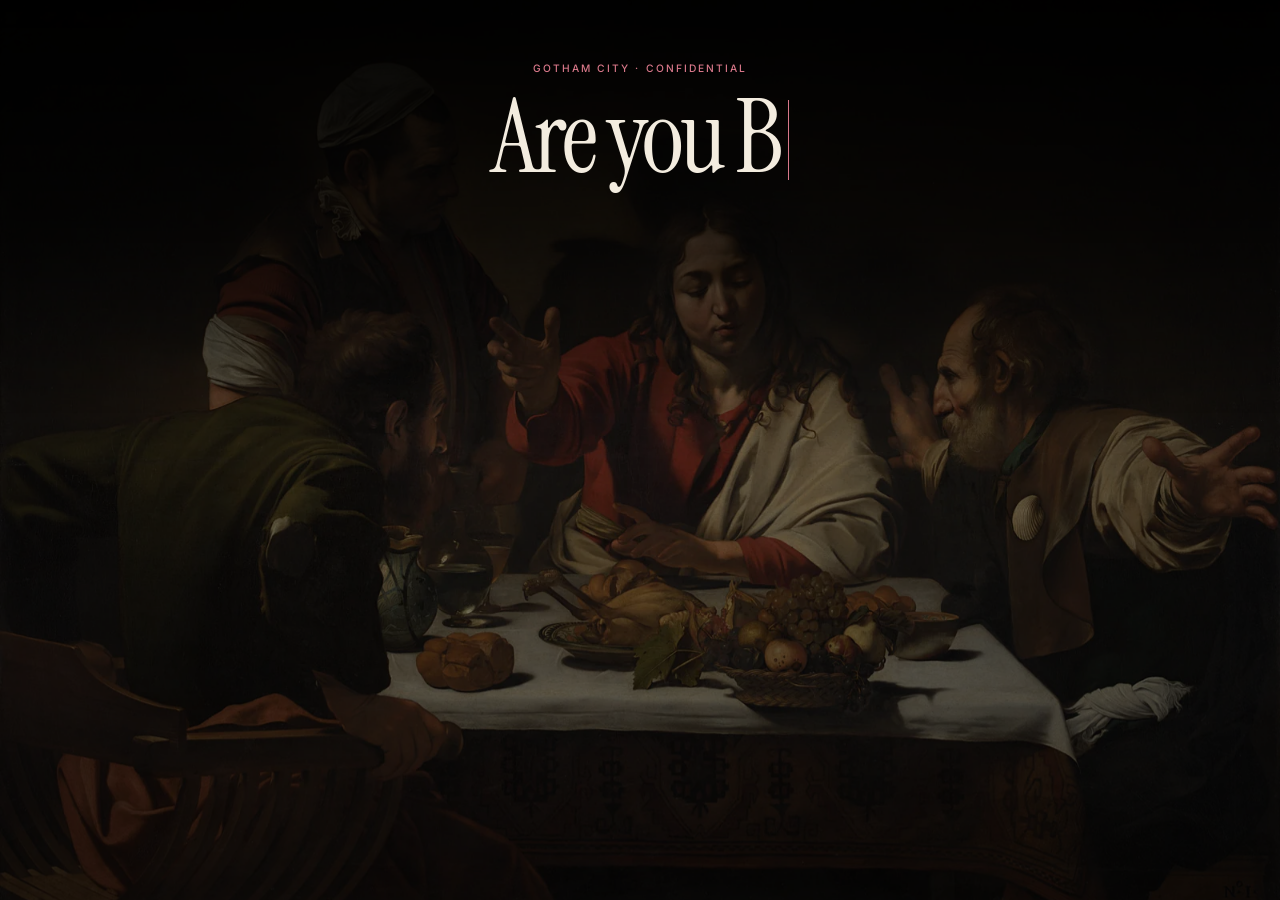
==== index.html @ b58a4ebe "Question page: speech bubbles point at the speakers; attempts bar grows 100 -> 150 with an oops Co-A" ====
<!doctype html>
<html lang="en">
<head>
<meta charset="utf-8">
<meta name="viewport" content="width=device-width,initial-scale=1,viewport-fit=cover">
<title>One question</title>
<meta name="robots" content="noindex">
<meta name="theme-color" content="#000000">
<link rel="icon" type="image/svg+xml" href="favicon.svg">
<link rel="preload" as="image" href="supper-at-emmaus-hd.webp">
<link rel="preconnect" href="https://fonts.googleapis.com"><link rel="preconnect" href="https://fonts.gstatic.com" crossorigin>
<link href="https://fonts.googleapis.com/css2?family=Instrument+Serif&family=Inter:wght@400;500&display=swap" rel="stylesheet">
<script>document.documentElement.classList.add('js','prelude');</script>
<style>
  :root{ --paper:#000; --ink:#f3ecdf; --ink2:#b9b5ab; --rule:rgba(243,236,223,.3); --burn:#d9788a; --onburn:#000; --ease:cubic-bezier(.22,.8,.2,1);
    --serif:'Instrument Serif',Georgia,serif; --sans:'Inter',system-ui,sans-serif; --mx:50vw; --my:45vh; }
  *{ box-sizing:border-box; margin:0; padding:0; }
  html,body{ height:100%; }
  body{ background:#000; color:var(--ink); font-family:var(--sans); overflow:hidden; -webkit-font-smoothing:antialiased; touch-action:manipulation; }
  #bg{ position:fixed; inset:0; width:100%; height:100%; object-fit:cover; object-position:center; transform:scale(1.035); transition:transform 6s cubic-bezier(.2,.6,.2,1); will-change:transform; }
  html.open #bg{ transform:scale(1); }
  body.leaving #bg{ transform:scale(1.09); transition-duration:2.2s; }
  /* static dimming + a small warm lantern that follows the cursor (cheap: one small layer moved with transform) */
  .dim{ position:fixed; inset:0; pointer-events:none; background:radial-gradient(ellipse 85% 85% at 50% 52%, rgba(0,0,0,.34), rgba(0,0,0,.84)); }
  .lamp{ position:fixed; left:0; top:0; width:760px; height:760px; margin:-380px 0 0 -380px; pointer-events:none; opacity:0; transition:opacity 1.2s var(--ease); will-change:transform;
    background:radial-gradient(circle, rgba(255,214,160,.17) 0, rgba(255,214,160,.07) 38%, rgba(255,214,160,0) 68%); }
  html.revealed .lamp{ opacity:1; }
  .curtain{ position:fixed; inset:0; z-index:200; background:#000; pointer-events:none; opacity:1; transition:opacity 1.3s var(--ease); }
  html.open .curtain{ opacity:0; }
  body.leaving .curtain{ opacity:1; transition:opacity .8s var(--ease) .9s; }
  .top{ position:fixed; left:0; right:0; top:0; height:46svh; pointer-events:none; background:linear-gradient(rgba(0,0,0,.88),rgba(0,0,0,.55) 55%,transparent); }
  main{ position:relative; z-index:5; text-align:center; padding:clamp(2.2rem,7svh,4rem) 1.2rem 0; }
  .ask{ display:grid; gap:1.1rem; justify-items:center; }
  .label{ font:500 .64rem/1 var(--sans); letter-spacing:.2em; text-transform:uppercase; color:var(--burn); }
  h1{ font:400 clamp(2.8rem,8vw,6.8rem)/.92 var(--serif); letter-spacing:-.04em; }
  .count{ font:500 .58rem/1 var(--sans); letter-spacing:.2em; text-transform:uppercase; color:var(--ink2); display:grid; gap:.55rem; justify-items:center; }
  .meter{ width:calc(var(--mw,100) * 1.2px); height:2px; background:rgba(243,236,223,.2); transition:width 1.1s var(--ease); }
  .meter i{ display:block; height:100%; width:0; background:var(--burn); transition:width .35s var(--ease); }
  .count.oops{ color:var(--burn); animation:oopsShake .6s ease 1; }
  .count.oops .meter i{ background:var(--ink); }
  @keyframes oopsShake{ 0%,100%{ transform:none; } 20%{ transform:translateX(-7px) rotate(-1deg); } 40%{ transform:translateX(7px) rotate(1deg); } 60%{ transform:translateX(-4px); } 80%{ transform:translateX(4px); } }
  .ask>.label,.ask>h1,.ask>.count{ opacity:1; transform:none; transition:opacity .75s var(--ease),transform .75s var(--ease); }
  html.js.prelude .ask>.label,html.js.prelude .ask>h1,html.js.prelude .ask>.count{ opacity:0; transform:translateY(10px); }
  html.js.typing .ask>.label,html.js.typing .ask>h1,html.js.revealed .ask>.label,html.js.revealed .ask>h1,html.js.revealed .ask>.count{ opacity:1; transform:none; }
  html.js.revealed .ask>.count{ transition-delay:.32s; }
  #q.typing::after{ content:''; display:inline-block; width:1px; height:.78em; margin-left:.08em; background:var(--burn); vertical-align:-.08em; animation:caret .8s steps(1,end) infinite; }
  @keyframes caret{ 50%{ opacity:0; } }
  button{ font:400 clamp(1.25rem,1.8vw,1.55rem)/1 var(--serif); cursor:pointer; color:inherit; min-width:8.5rem; padding:1rem 2.4rem; transition:transform .3s var(--ease), background .3s, color .3s, box-shadow .3s, opacity .75s var(--ease); }
  #yes{ position:fixed; z-index:20; left:0; top:0; background:var(--burn); color:var(--onburn); border:1px solid var(--burn); box-shadow:5px 5px 0 var(--ink); will-change:transform; transition:transform .38s var(--ease),opacity .75s var(--ease); }
  #no{ position:fixed; z-index:15; left:0; top:0; translate:-50% -50%; background:rgba(0,0,0,.55); color:var(--ink); border:1px solid var(--ink); box-shadow:5px 5px 0 var(--burn); }
  #no:hover{ background:var(--ink); color:#000; } #no:active{ box-shadow:1px 1px 0 var(--burn); }
  #yes:focus-visible,#no:focus-visible{ outline:1px solid var(--ink); outline-offset:6px; }
  html.js.prelude #yes,html.js.prelude #no{ opacity:0; pointer-events:none; }
  html.js.revealed #yes,html.js.revealed #no{ opacity:1; pointer-events:auto; transition-delay:.18s; }
  #slot{ position:fixed; left:50%; bottom:7svh; width:9.5rem; height:3.6rem; translate:-50% 0; }
  /* the figures speak */
  .say{ position:fixed; z-index:18; left:0; top:0; width:max-content; max-width:min(15rem,calc(100vw - 2rem)); padding:.7rem .95rem; background:rgba(0,0,0,.88); border:1px solid rgba(243,236,223,.28); border-radius:6px; font:400 1.15rem/1.25 var(--serif); color:var(--ink); opacity:0; pointer-events:none; transform:scale(.72); transform-origin:var(--ox,50%) var(--oy,50%); transition:opacity .35s var(--ease),transform .5s cubic-bezier(.3,1.5,.5,1); }
  .say.on{ opacity:1; transform:scale(1); }
  /* the pointer grows out of the speaker's head: JS sets its side, position and length */
  .say::after{ content:''; position:absolute; background:rgba(0,0,0,.88); }
  .say[data-side=left]::after{ right:100%; top:var(--ty,50%); width:var(--tl,40px); height:20px; margin-top:-10px; clip-path:polygon(100% 0,0 50%,100% 100%); }
  .say[data-side=right]::after{ left:100%; top:var(--ty,50%); width:var(--tl,40px); height:20px; margin-top:-10px; clip-path:polygon(0 0,100% 50%,0 100%); }
  .say[data-side=top]::after{ bottom:100%; left:var(--tx,50%); height:var(--tl,40px); width:20px; margin-left:-10px; clip-path:polygon(0 100%,50% 0,100% 100%); }
  .say[data-side=bottom]::after{ top:100%; left:var(--tx,50%); height:var(--tl,40px); width:20px; margin-left:-10px; clip-path:polygon(0 0,50% 100%,100% 0); }
  .plate{ position:fixed; z-index:6; left:1.2rem; bottom:1rem; font:500 .56rem/1.5 var(--sans); letter-spacing:.18em; text-transform:uppercase; color:var(--ink2); transition:opacity .8s var(--ease); }
  html.js.prelude .plate{ opacity:0; }
  html.js.revealed .plate{ opacity:1; transition-delay:.08s; }
  .done{ display:none; position:relative; z-index:6; }
  body.won .ask,body.won #yes,body.won #no,body.won .say,body.won .lamp{ display:none; }
  body.won .done{ display:grid; gap:1.4rem; justify-items:center; padding-top:18svh; animation:in 1.4s var(--ease) both; }
  body.won .top{ height:100%; background:rgba(0,0,0,.78); }
  .done h2{ font:400 clamp(3.4rem,11vw,9.5rem)/.9 var(--serif); letter-spacing:-.045em; }
  .done p:not(.label){ font:400 clamp(1.1rem,2vw,1.5rem)/1.5 var(--serif); color:var(--ink2); }
  .done .done-note{ max-width:34ch; font:400 clamp(.95rem,1.35vw,1.15rem)/1.45 var(--serif); }
  .done a{ margin-top:1rem; font:500 .66rem/1 var(--sans); letter-spacing:.2em; text-transform:uppercase; color:var(--ink); text-decoration:none; border-bottom:1px solid var(--burn); padding-bottom:.4rem; }
  @keyframes in{ from{ opacity:0; transform:translateY(14px); } to{ opacity:1; transform:none; } }
  @media (prefers-reduced-motion:reduce){ #yes,#no,.say,#bg,.ask>*,.plate,#bg,.lamp,.curtain,.dim{ transition:none !important; } #q.typing::after{ animation:none; } .count.oops{ animation:none; } .meter,.meter i{ transition:none !important; } .done{ animation:none !important; } }
  /* touch devices (no cursor to light the scene): once the question has typed out, ease the painting back and brighten it */
  .dim{ transition:opacity 3.6s var(--ease) .2s; }
  @media (hover:none) and (pointer:coarse){
    #bg{ transform:scale(1.14); }
    html.open #bg{ transform:scale(1.14); }
    html.revealed #bg{ transform:scale(1); transition:transform 4.2s cubic-bezier(.2,.6,.2,1); }
    body.leaving #bg{ transform:scale(1.09); transition-duration:2.2s; }
    html.revealed .dim{ opacity:.5; }
    .lamp{ display:none; }
  }
  @media (max-width:520px){ button{ min-width:5.6rem; padding:.9rem 1.3rem; } #slot{ width:7.4rem; } .say{ font-size:1rem; max-width:11rem; } }
</style>
</head>
<body>
<img id="bg" src="supper-at-emmaus-hd.webp" alt="" aria-hidden="true">
<div class="dim" aria-hidden="true"></div><div class="lamp" id="lamp" aria-hidden="true"></div><div class="top" aria-hidden="true"></div>
<main>
  <section class="ask">
    <p class="label">Gotham City · Confidential</p>
    <h1 id="q" aria-label="Are you Batman?">Are you Batman?</h1>
    <p class="count" id="count"><span id="cnt">&nbsp;</span><span class="meter" id="meter"><i id="fill"></i></span></p>
  </section>
  <section class="done" aria-live="polite">
    <p class="label">Thought so</p>
    <h2>I knew it.</h2>
    <p>Yours, always.</p>
    <p class="done-note">Your secret is safe with me. The portrait has already told three people.</p>
    <a href="home.html">Come in</a>
  </section>
</main>
<div class="say from-left" id="s-christ" aria-hidden="true"></div><div class="say from-right" id="s-beard" aria-hidden="true"></div><div class="say from-left" id="s-green" aria-hidden="true"></div>
<p class="plate">Caravaggio, The Supper at Emmaus, 1601</p>
<span id="slot"></span>
<button id="no" type="button">No</button>
<button id="yes" type="button">Yes</button>
<div class="curtain" aria-hidden="true"></div>
<script>
/* Edit the wording here. Painting coordinates are in the 1100 x 782 image. */
var CFG = {
  attemptsToGiveUp: 100,
  lines: {
    christ: ["It is on the table. Press No.","Go on. Press No.","You know the answer.","Press No, my dear.","The bread is innocent.","We have been waiting since 1601.","One small click. No prophecy required.","I am trying to make eye contact.","Please stop interrogating the fruit.","That is a very dramatic pause."],
    beard:  ["Not that one!","Yes? Never!","The other button!","Stop chasing it!","That is one suspicious cape.","I have seen subtler detectives.","The table is not part of the case.","Careful with the tablecloth.","We were promised a quiet supper.","I would testify, but I have no idea."],
    green:  ["Do not chase it.","It only runs.","Just press No.","Be sensible.","The bread had nothing to do with it.","Even the painting knows.","The grapes are not taking questions.","Could we finish dinner first?","This is not what the candles are for.","A tap will do. No interrogation needed."]
  },
  giveUp: "Fine. Go on, then.",
  finalAttempts: 150,
  oops: "Oops. I meant 150.",
  oopsReply: "He moved the goalposts."
};
var IW=1100, IH=782;
var ANCHOR={ christ:[430,285], beard:[1085,420], green:[330,340], no:[925,655] };
var yes=document.getElementById('yes'), no=document.getElementById('no'), slot=document.getElementById('slot');
var dodges=0, caught=false, said=0, timers={}, introDone=false, leaving=false, tick=0, lx=0, ly=0;
function map(p){ var vw=innerWidth,vh=innerHeight,s=Math.max(vw/IW,vh/IH); return [(vw-IW*s)/2+p[0]*s,(vh-IH*s)/2+p[1]*s]; }
/* where each speaker's head sits in the 1100 x 782 painting, and which way their bubble leans */
var HEAD={ christ:{p:[619,254],side:'right',gap:78}, beard:{p:[835,323],side:'left',gap:64}, green:{p:[335,345],side:'left',gap:70} };
function bubble(k){
  var e=document.getElementById('s-'+k), c=HEAD[k], vw=innerWidth, vh=innerHeight, m=12;
  var P=map(c.p); P[0]=Math.min(Math.max(P[0],26),vw-26); P[1]=Math.min(Math.max(P[1],26),vh-26);
  var w=e.offsetWidth||200, h=e.offsetHeight||56, side=c.side, left, top, tl=c.gap;
  if(side==='right'){ left=P[0]+c.gap; } else { left=P[0]-c.gap-w; }
  top=P[1]-h*.72;
  if(left<m||left+w>vw-m){ /* no room beside the head (phones): sit above or below it instead */
    side=(P[1]>vh*.38)?'bottom':'top';
    left=Math.min(Math.max(P[0]-w/2,m),vw-w-m);
    top=side==='bottom'?P[1]-c.gap-h:P[1]+c.gap; tl=c.gap-4;
  }
  top=Math.min(Math.max(top,m),vh-h-m);
  if(side==='right') side='L'; else if(side==='left') side='R'; /* bubble sits right of the head -> pointer on its left edge, and vice versa */
  side={L:'left',R:'right'}[side]||side;
  e.dataset.side=side; e.style.left=Math.round(left)+'px'; e.style.top=Math.round(top)+'px';
  var ty=Math.min(Math.max(P[1]-top,16),h-16), tx=Math.min(Math.max(P[0]-left,16),w-16);
  if(side==='left'||side==='right'){ tl=Math.max(18,side==='left'?left-P[0]+2:P[0]-(left+w)+2); tl=Math.min(tl,c.gap+6); e.style.setProperty('--ty',ty+'px'); e.style.setProperty('--ox',(side==='left'?0:w)+'px'); e.style.setProperty('--oy',ty+'px'); }
  else{ e.style.setProperty('--tx',tx+'px'); e.style.setProperty('--ox',tx+'px'); e.style.setProperty('--oy',(side==='top'?0:h)+'px'); }
  e.style.setProperty('--tl',tl+'px');
}
function layout(){
  var n=map(ANCHOR.no), nw=no.offsetWidth||130, nh=no.offsetHeight||56; n[0]=Math.min(Math.max(n[0],nw/2+14),innerWidth-nw/2-14); n[1]=Math.min(Math.max(n[1],innerHeight*.5),innerHeight-nh-innerHeight*.2); no.style.left=n[0]+'px'; no.style.top=n[1]+'px';
  ['christ','beard','green'].forEach(bubble);
}
function speak(k,t,ms){ var e=document.getElementById('s-'+k); document.querySelectorAll('.say.on').forEach(function(open){ if(open!==e) open.classList.remove('on'); }); e.textContent=t; layout(); e.classList.add('on'); clearTimeout(timers[k]); timers[k]=setTimeout(function(){ e.classList.remove('on'); },ms||3000); }
function chatter(){ var ks=['christ','beard','green'],k=ks[said%3],a=CFG.lines[k]; speak(k,a[Math.floor(said/3)%a.length]); said++; }
var shownLimit=CFG.attemptsToGiveUp, extended=false, countEl=document.getElementById('count'), cntEl=document.getElementById('cnt'), meterEl=document.getElementById('meter'), fillEl=document.getElementById('fill');
function ui(){
  cntEl.textContent=caught?'':'Attempts '+dodges+' / '+Math.round(shownLimit);
  meterEl.style.visibility=caught?'hidden':'visible';
  fillEl.style.width=Math.min(100,dodges/shownLimit*100)+'%';
}
/* at 100 attempts the limit quietly grows to 150 (with an apology of sorts) */
function growLimit(){
  var from=shownLimit, to=CFG.finalAttempts, t0=performance.now(), dur=1300;
  meterEl.style.setProperty('--mw',to);
  countEl.classList.remove('oops'); void countEl.offsetWidth; countEl.classList.add('oops');
  setTimeout(function(){ countEl.classList.remove('oops'); },2600);
  (function step(now){ var k=Math.min(1,(now-t0)/dur); shownLimit=from+(to-from)*(1-Math.pow(1-k,3)); ui(); if(k<1) requestAnimationFrame(step); else shownLimit=to; })(t0);
  speak('christ',CFG.oops,3200);
  setTimeout(function(){ if(!caught) speak('beard',CFG.oopsReply,3000); },3400);
}
function place(x,y){ yes.style.transform='translate('+Math.round(x)+'px,'+Math.round(y)+'px)'; }
function home(){ var r=slot.getBoundingClientRect(), b=yes.getBoundingClientRect(); place(r.left+(r.width-b.width)/2, r.top+(r.height-b.height)/2); }
function away(px,py){
  var w=innerWidth,h=innerHeight,b=yes.getBoundingClientRect(),m=14,tries=0,x,y,nb=no.getBoundingClientRect();
  do{ x=m+Math.random()*(w-b.width-2*m); y=m+Math.random()*(h-b.height-2*m); tries++;
      var far=Math.hypot(x+b.width/2-px,y+b.height/2-py)>Math.max(180,Math.min(w,h)*.38);
      var hitNo=!(x>nb.right+10||x+b.width<nb.left-10||y>nb.bottom+10||y+b.height<nb.top-10);
  }while((!far||hitNo)&&tries<40);
  place(x,y);
}
/* count=true only for a real press; merely hovering makes Yes slip away but is never counted as an attempt */
function dodge(px,py,count){
  if(!introDone||caught) return;
  if(count){
    dodges++;
    if(!extended&&dodges>=CFG.attemptsToGiveUp){ extended=true; growLimit(); }
    else if(extended&&dodges>=CFG.finalAttempts){ caught=true; yes.style.transition='transform 1.2s cubic-bezier(.22,.8,.2,1)'; home(); ui(); speak('christ',CFG.giveUp,4000); return; }
  }
  away(px,py); ui();
}
function near(e){ if(!introDone||caught) return; var b=yes.getBoundingClientRect(), pad=14;
  if(e.clientX>b.left-pad&&e.clientX<b.right+pad&&e.clientY>b.top-pad&&e.clientY<b.bottom+pad) dodge(e.clientX,e.clientY,false); }
var lamp=document.getElementById('lamp');
function moveLamp(){ tick=0; lamp.style.transform='translate3d('+lx+'px,'+ly+'px,0)'; }
addEventListener('pointermove',function(e){ lx=e.clientX; ly=e.clientY; if(!tick) tick=requestAnimationFrame(moveLamp); if(e.pointerType!=='touch') near(e); },{passive:true});
/* the figures only speak when you actually try the Yes box */
addEventListener('pointerdown',function(e){
  if(!introDone||caught||leaving) return;
  var b=yes.getBoundingClientRect(), pad=48;
  if(e.clientX>b.left-pad&&e.clientX<b.right+pad&&e.clientY>b.top-pad&&e.clientY<b.bottom+pad){ e.preventDefault(); chatter(); if(!yes.dataset.hit) dodge(e.clientX,e.clientY,true); }
  yes.dataset.hit='';
});
yes.addEventListener('click',function(e){ if(!introDone||leaving){ e.preventDefault(); return; } if(!caught&&e.detail>0){ e.preventDefault(); return; } document.body.classList.add('won'); });
function goHome(e){
  if(e) e.preventDefault();
  if(!introDone||leaving) return;
  leaving=true; yes.disabled=true; no.disabled=true;
  try{ sessionStorage.setItem('mimi-jellyfish-arrival','1'); }catch(err){ }
  var reduce=window.matchMedia&&window.matchMedia('(prefers-reduced-motion: reduce)').matches;
  speak('christ','Finally. Mind the jellyfish.',2200);
  document.body.classList.add('leaving');
  setTimeout(function(){ location.href='home.html'; },reduce?500:2000);
}
no.addEventListener('click',goHome);
document.querySelector('.done a').addEventListener('click',goHome);
function boot(){ introDone=false; yes.disabled=true; no.disabled=true; layout(); yes.style.transition='none'; home(); requestAnimationFrame(function(){ yes.style.transition=''; }); ui(); }
function startIntro(onReveal){
  var root=document.documentElement,q=document.getElementById('q'),full='Are you Batman?';
  q.setAttribute('aria-label',full); root.classList.add('open');
  function reveal(){ q.classList.remove('typing'); root.classList.remove('prelude','typing'); root.classList.add('revealed'); introDone=true; yes.disabled=false; no.disabled=false; if(onReveal) onReveal(); }
  if(window.matchMedia&&window.matchMedia('(prefers-reduced-motion: reduce)').matches){ q.textContent=full; reveal(); return; }
  q.textContent=''; q.classList.add('typing'); root.classList.add('typing');
  var i=0;
  function typeNext(){ q.textContent=full.slice(0,++i); if(i<full.length) window.setTimeout(typeNext,46); else window.setTimeout(reveal,420); }
  window.setTimeout(typeNext,700);
}
addEventListener('resize',function(){ layout(); if(caught||dodges===0) home(); });
boot();
startIntro();
if(document.fonts&&document.fonts.ready) document.fonts.ready.then(function(){ layout(); if(dodges===0) home(); });
</script>
</body>
</html>
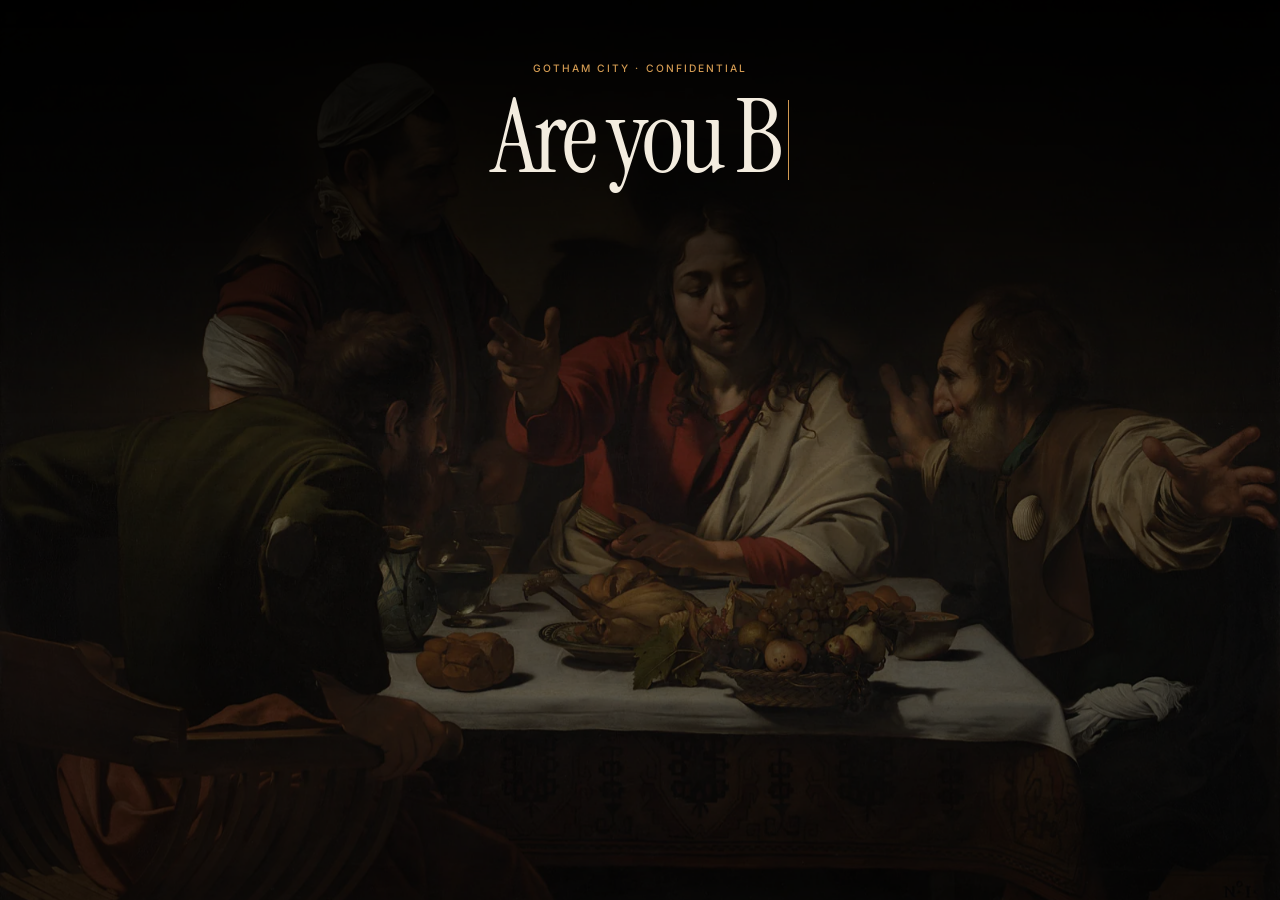
==== commit 5a20c2a0: "Question page: bubbles sit clear of faces on phones; candle-gold accent instead of pink Co-Authored-" ====
--- a/index.html
+++ b/index.html
@@ -12,7 +12,7 @@
 <link href="https://fonts.googleapis.com/css2?family=Instrument+Serif&family=Inter:wght@400;500&display=swap" rel="stylesheet">
 <script>document.documentElement.classList.add('js','prelude');</script>
 <style>
-  :root{ --paper:#000; --ink:#f3ecdf; --ink2:#b9b5ab; --rule:rgba(243,236,223,.3); --burn:#d9788a; --onburn:#000; --ease:cubic-bezier(.22,.8,.2,1);
+  :root{ --paper:#000; --ink:#f3ecdf; --ink2:#b9b5ab; --rule:rgba(243,236,223,.3); --burn:#d29a52; --onburn:#000; --ease:cubic-bezier(.22,.8,.2,1);
     --serif:'Instrument Serif',Georgia,serif; --sans:'Inter',system-ui,sans-serif; --mx:50vw; --my:45vh; }
   *{ box-sizing:border-box; margin:0; padding:0; }
   html,body{ height:100%; }
@@ -134,23 +134,28 @@
 var HEAD={ christ:{p:[619,254],side:'right',gap:78}, beard:{p:[835,323],side:'left',gap:64}, green:{p:[335,345],side:'left',gap:70} };
 function bubble(k){
   var e=document.getElementById('s-'+k), c=HEAD[k], vw=innerWidth, vh=innerHeight, m=12;
+  var sc=Math.max(vw/IW,vh/IH), r=Math.max(46,58*sc); /* r ~ radius of a painted face, so the box sits clear of it */
   var P=map(c.p); P[0]=Math.min(Math.max(P[0],26),vw-26); P[1]=Math.min(Math.max(P[1],26),vh-26);
-  var w=e.offsetWidth||200, h=e.offsetHeight||56, side=c.side, left, top, tl=c.gap;
-  if(side==='right'){ left=P[0]+c.gap; } else { left=P[0]-c.gap-w; }
+  var w=e.offsetWidth||200, h=e.offsetHeight||56, placed=c.side, left, top, tl;
+  if(placed==='right') left=P[0]+r+24; else left=P[0]-r-24-w;
   top=P[1]-h*.72;
-  if(left<m||left+w>vw-m){ /* no room beside the head (phones): sit above or below it instead */
-    side=(P[1]>vh*.38)?'bottom':'top';
+  if(left<m||left+w>vw-m){ /* no room beside the head (phones): sit well below it (or above it if the head is low) */
+    placed=(P[1]>vh*.5)?'above':'below';
     left=Math.min(Math.max(P[0]-w/2,m),vw-w-m);
-    top=side==='bottom'?P[1]-c.gap-h:P[1]+c.gap; tl=c.gap-4;
+    top=placed==='above'?P[1]-r-30-h:P[1]+r+30;
   }
   top=Math.min(Math.max(top,m),vh-h-m);
-  if(side==='right') side='L'; else if(side==='left') side='R'; /* bubble sits right of the head -> pointer on its left edge, and vice versa */
-  side={L:'left',R:'right'}[side]||side;
+  var side=({right:'left',left:'right',above:'bottom',below:'top'})[placed]; /* the pointer sits on the edge facing the head */
   e.dataset.side=side; e.style.left=Math.round(left)+'px'; e.style.top=Math.round(top)+'px';
   var ty=Math.min(Math.max(P[1]-top,16),h-16), tx=Math.min(Math.max(P[0]-left,16),w-16);
-  if(side==='left'||side==='right'){ tl=Math.max(18,side==='left'?left-P[0]+2:P[0]-(left+w)+2); tl=Math.min(tl,c.gap+6); e.style.setProperty('--ty',ty+'px'); e.style.setProperty('--ox',(side==='left'?0:w)+'px'); e.style.setProperty('--oy',ty+'px'); }
-  else{ e.style.setProperty('--tx',tx+'px'); e.style.setProperty('--ox',tx+'px'); e.style.setProperty('--oy',(side==='top'?0:h)+'px'); }
-  e.style.setProperty('--tl',tl+'px');
+  if(side==='left'||side==='right'){
+    tl=side==='left'?left-(P[0]+r*.55):(P[0]-r*.55)-(left+w);
+    e.style.setProperty('--ty',ty+'px'); e.style.setProperty('--ox',(side==='left'?0:w)+'px'); e.style.setProperty('--oy',ty+'px');
+  } else {
+    tl=side==='top'?top-(P[1]+r*.6):(P[1]-r*.6)-(top+h);
+    e.style.setProperty('--tx',tx+'px'); e.style.setProperty('--ox',tx+'px'); e.style.setProperty('--oy',(side==='top'?0:h)+'px');
+  }
+  e.style.setProperty('--tl',Math.max(16,tl)+'px');
 }
 function layout(){
   var n=map(ANCHOR.no), nw=no.offsetWidth||130, nh=no.offsetHeight||56; n[0]=Math.min(Math.max(n[0],nw/2+14),innerWidth-nw/2-14); n[1]=Math.min(Math.max(n[1],innerHeight*.5),innerHeight-nh-innerHeight*.2); no.style.left=n[0]+'px'; no.style.top=n[1]+'px';
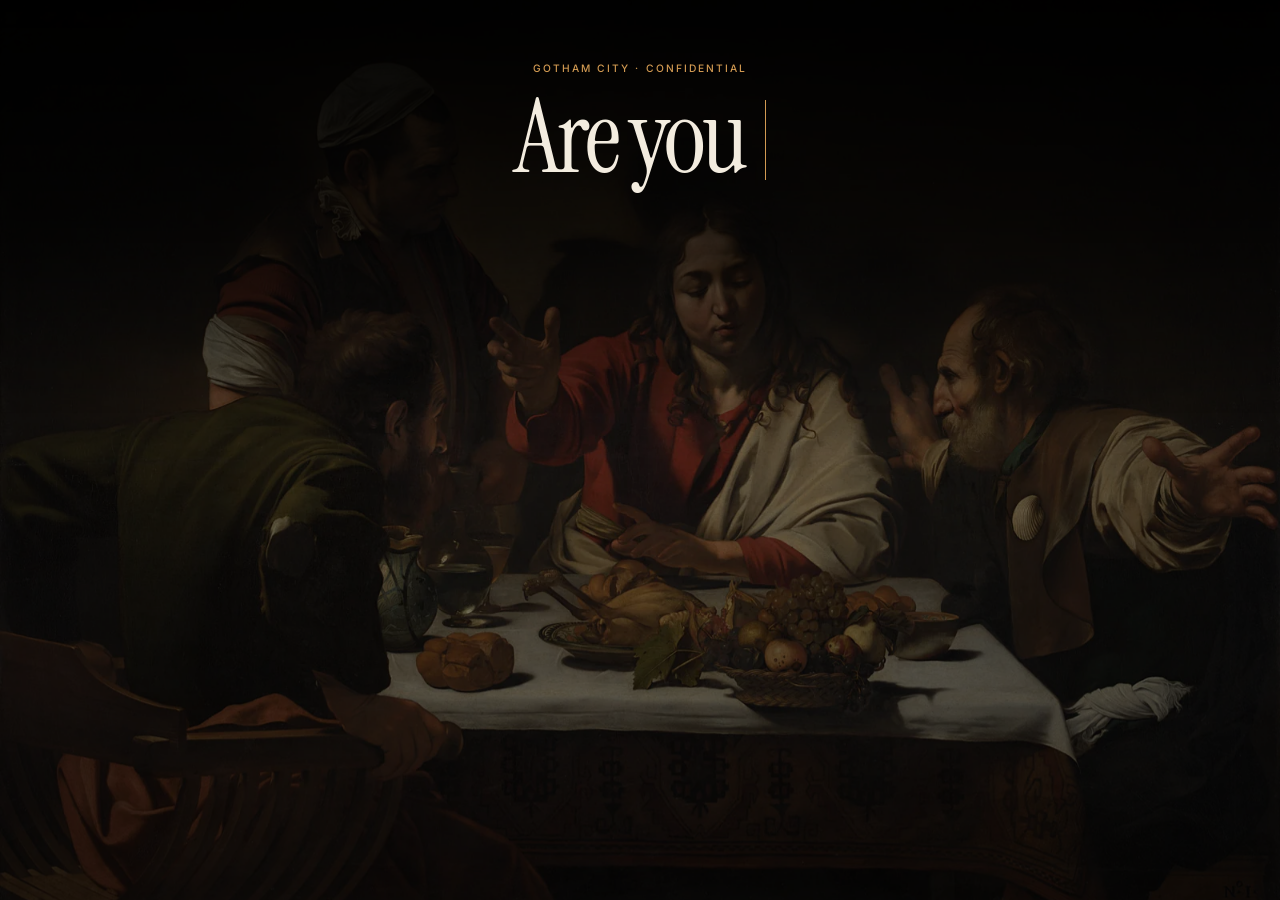
==== commit 8758e4e6: "Document site and self-host matching fonts" ====
--- a/index.html
+++ b/index.html
@@ -8,8 +8,7 @@
 <meta name="theme-color" content="#000000">
 <link rel="icon" type="image/svg+xml" href="favicon.svg">
 <link rel="preload" as="image" href="supper-at-emmaus-hd.webp">
-<link rel="preconnect" href="https://fonts.googleapis.com"><link rel="preconnect" href="https://fonts.gstatic.com" crossorigin>
-<link href="https://fonts.googleapis.com/css2?family=Instrument+Serif&family=Inter:wght@400;500&display=swap" rel="stylesheet">
+<link rel="stylesheet" href="fonts.css">
 <script>document.documentElement.classList.add('js','prelude');</script>
 <style>
   :root{ --paper:#000; --ink:#f3ecdf; --ink2:#b9b5ab; --rule:rgba(243,236,223,.3); --burn:#d29a52; --onburn:#000; --ease:cubic-bezier(.22,.8,.2,1);
--- a/fonts.css
+++ b/fonts.css
@@ -0,0 +1,33 @@
+/* Local copies of the site fonts. Keeping these beside the HTML removes the
+   Google Fonts connection and keeps the visual identity consistent offline. */
+@font-face {
+  font-family: 'Instrument Serif';
+  font-style: normal;
+  font-weight: 400;
+  font-display: swap;
+  src: url('fonts/instrument-serif-regular.woff2') format('woff2');
+}
+
+@font-face {
+  font-family: 'Instrument Serif';
+  font-style: italic;
+  font-weight: 400;
+  font-display: swap;
+  src: url('fonts/instrument-serif-italic.woff2') format('woff2');
+}
+
+@font-face {
+  font-family: 'Inter';
+  font-style: normal;
+  font-weight: 400;
+  font-display: swap;
+  src: url('fonts/inter-regular.woff2') format('woff2');
+}
+
+@font-face {
+  font-family: 'Inter';
+  font-style: normal;
+  font-weight: 500;
+  font-display: swap;
+  src: url('fonts/inter-medium.woff2') format('woff2');
+}
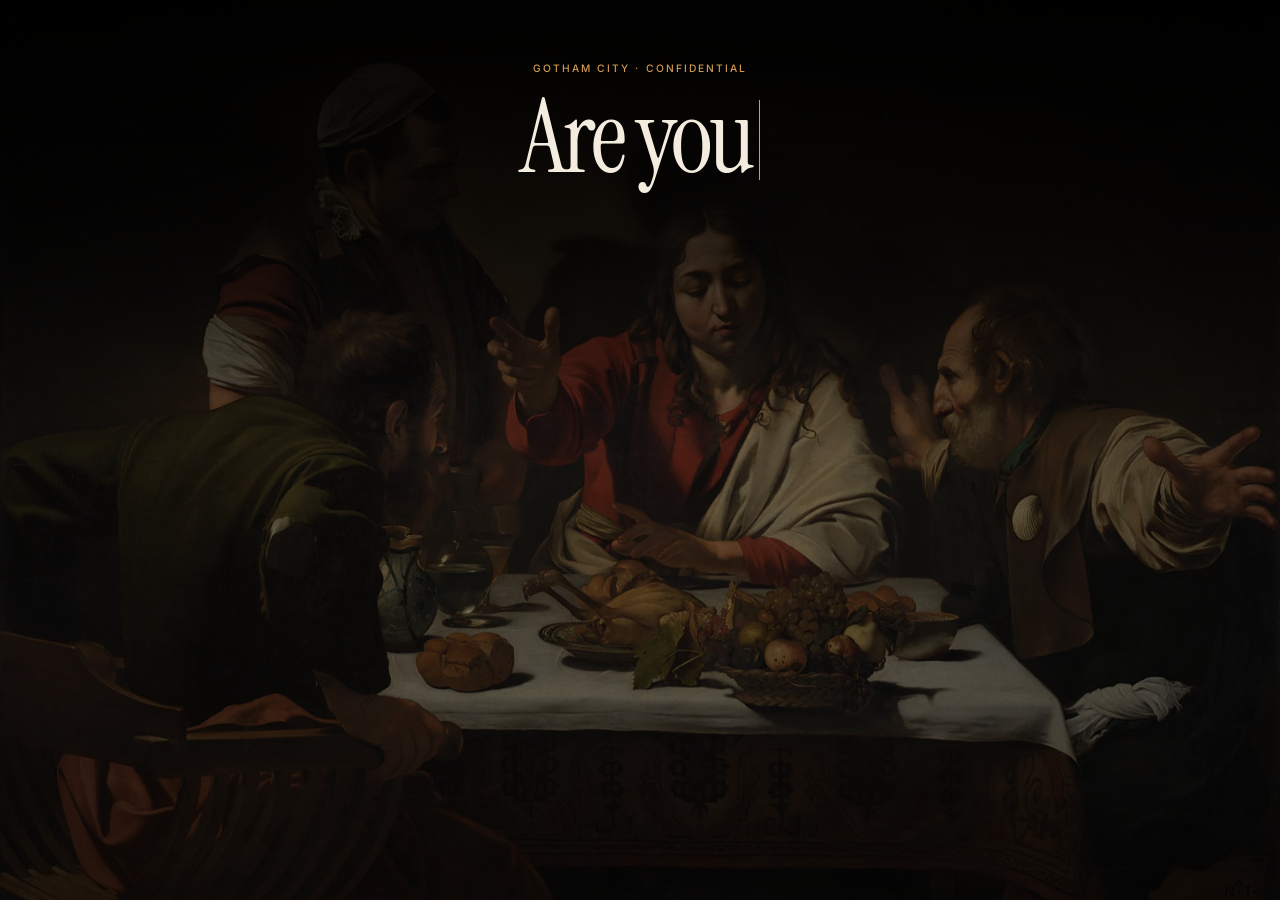
==== commit 78d6c412: "Page transition: torn paper sheet slides over the question page and lifts away on the home page Co-A" ====
--- a/index.html
+++ b/index.html
@@ -24,6 +24,12 @@
   .lamp{ position:fixed; left:0; top:0; width:760px; height:760px; margin:-380px 0 0 -380px; pointer-events:none; opacity:0; transition:opacity 1.2s var(--ease); will-change:transform;
     background:radial-gradient(circle, rgba(255,214,160,.17) 0, rgba(255,214,160,.07) 38%, rgba(255,214,160,0) 68%); }
   html.revealed .lamp{ opacity:1; }
+  /* page turn: a torn sheet of the home page's paper slides up over the painting (home.html lifts it away again) */
+  html::before{ content:''; position:fixed; left:0; top:0; width:100%; height:114vh; z-index:300; pointer-events:none; visibility:hidden; transform:translateY(100vh);
+    background:linear-gradient(rgba(60,40,20,.16),rgba(60,40,20,0) 7%,rgba(60,40,20,0) 93%,rgba(60,40,20,.16)), url(art/paper-day.webp) 0 0/512px 512px, #efe4d2;
+    clip-path:polygon(0 3.2%,5% 1.4%,10% 4.4%,16% 2%,22% 5%,28% 2.6%,35% 5.6%,41% 1.8%,48% 4.2%,55% 1.2%,62% 4.8%,69% 2.2%,76% 5.4%,83% 1.6%,90% 4%,95% 2.2%,100% 3.4%,100% 96.6%,94% 98.4%,88% 95.4%,81% 98.2%,74% 94.8%,67% 97.8%,60% 95%,52% 98.6%,45% 95.6%,38% 98.2%,31% 94.6%,24% 97.6%,17% 95.2%,11% 98.4%,5% 95.8%,0 97.6%); will-change:transform; }
+  html.wiping::before{ visibility:visible; animation:wipeIn 1s cubic-bezier(.65,0,.25,1) forwards; }
+  @keyframes wipeIn{ from{ transform:translateY(100vh); } to{ transform:translateY(-7vh); } }
   .curtain{ position:fixed; inset:0; z-index:200; background:#000; pointer-events:none; opacity:1; transition:opacity 1.3s var(--ease); }
   html.open .curtain{ opacity:0; }
   body.leaving .curtain{ opacity:1; transition:opacity .8s var(--ease) .9s; }
@@ -211,6 +217,8 @@
   yes.dataset.hit='';
 });
 yes.addEventListener('click',function(e){ if(!introDone||leaving){ e.preventDefault(); return; } if(!caught&&e.detail>0){ e.preventDefault(); return; } document.body.classList.add('won'); });
+setTimeout(function(){ new Image().src='art/paper-day.webp'; },1200);
+window.addEventListener('pageshow',function(e){ if(e.persisted) location.reload(); });
 function goHome(e){
   if(e) e.preventDefault();
   if(!introDone||leaving) return;
@@ -219,6 +227,7 @@
   var reduce=window.matchMedia&&window.matchMedia('(prefers-reduced-motion: reduce)').matches;
   speak('christ','Finally. Mind the jellyfish.',2200);
   document.body.classList.add('leaving');
+  if(!reduce) setTimeout(function(){ document.documentElement.classList.add('wiping'); },750);
   setTimeout(function(){ location.href='home.html'; },reduce?500:2000);
 }
 no.addEventListener('click',goHome);
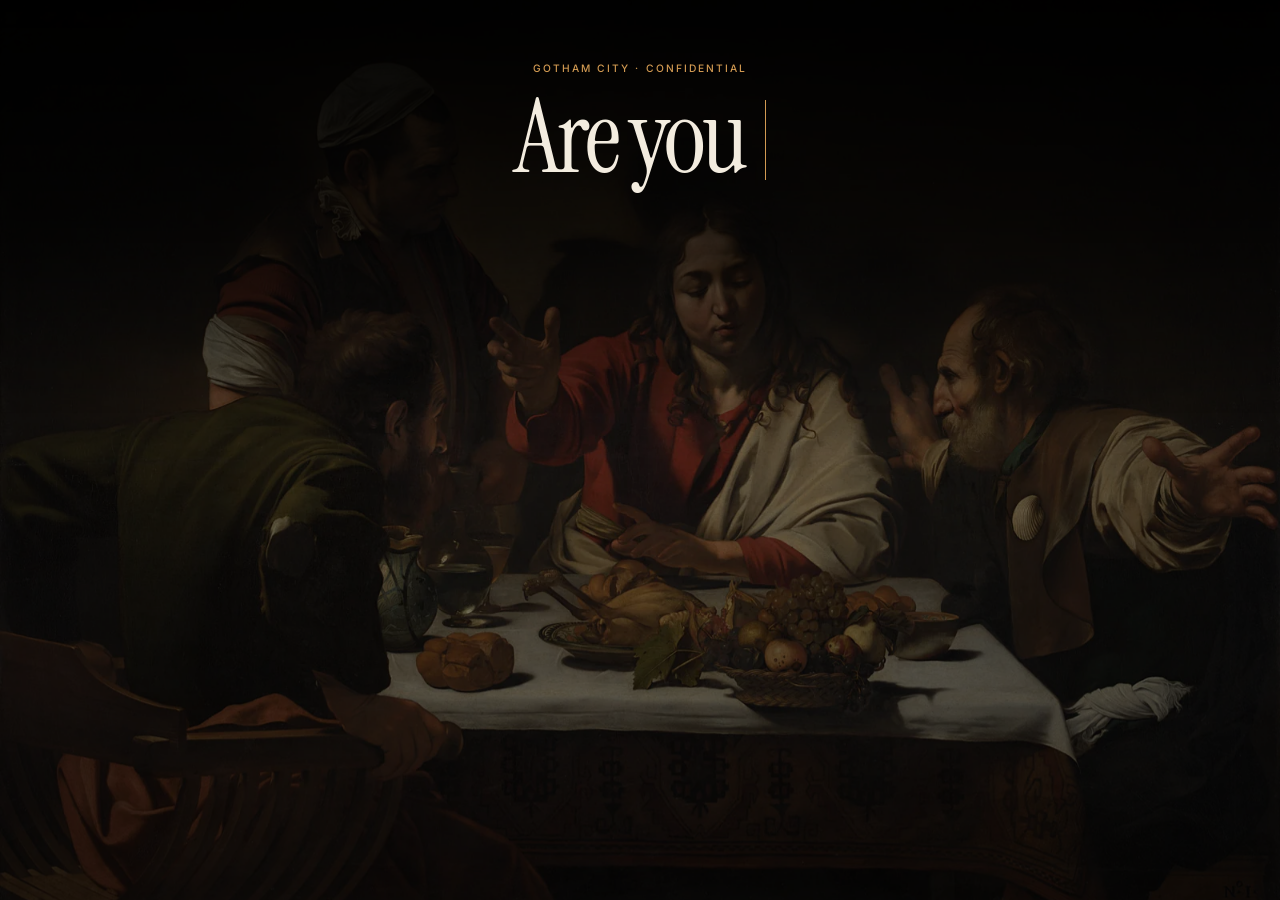
==== commit ff7df377: "Tear transition: halves slide off-screen, sky hands off to the home page without a cut or black dip " ====
--- a/index.html
+++ b/index.html
@@ -24,12 +24,6 @@
   .lamp{ position:fixed; left:0; top:0; width:760px; height:760px; margin:-380px 0 0 -380px; pointer-events:none; opacity:0; transition:opacity 1.2s var(--ease); will-change:transform;
     background:radial-gradient(circle, rgba(255,214,160,.17) 0, rgba(255,214,160,.07) 38%, rgba(255,214,160,0) 68%); }
   html.revealed .lamp{ opacity:1; }
-  /* page turn: a torn sheet of the home page's paper slides up over the painting (home.html lifts it away again) */
-  html::before{ content:''; position:fixed; left:0; top:0; width:100%; height:114vh; z-index:300; pointer-events:none; visibility:hidden; transform:translateY(100vh);
-    background:linear-gradient(rgba(60,40,20,.16),rgba(60,40,20,0) 7%,rgba(60,40,20,0) 93%,rgba(60,40,20,.16)), url(art/paper-day.webp) 0 0/512px 512px, #efe4d2;
-    clip-path:polygon(0 3.2%,5% 1.4%,10% 4.4%,16% 2%,22% 5%,28% 2.6%,35% 5.6%,41% 1.8%,48% 4.2%,55% 1.2%,62% 4.8%,69% 2.2%,76% 5.4%,83% 1.6%,90% 4%,95% 2.2%,100% 3.4%,100% 96.6%,94% 98.4%,88% 95.4%,81% 98.2%,74% 94.8%,67% 97.8%,60% 95%,52% 98.6%,45% 95.6%,38% 98.2%,31% 94.6%,24% 97.6%,17% 95.2%,11% 98.4%,5% 95.8%,0 97.6%); will-change:transform; }
-  html.wiping::before{ visibility:visible; animation:wipeIn 1s cubic-bezier(.65,0,.25,1) forwards; }
-  @keyframes wipeIn{ from{ transform:translateY(100vh); } to{ transform:translateY(-7vh); } }
   .curtain{ position:fixed; inset:0; z-index:200; background:#000; pointer-events:none; opacity:1; transition:opacity 1.3s var(--ease); }
   html.open .curtain{ opacity:0; }
   body.leaving .curtain{ opacity:1; transition:opacity .8s var(--ease) .9s; }
@@ -91,10 +85,26 @@
     .lamp{ display:none; }
   }
   @media (max-width:520px){ button{ min-width:5.6rem; padding:.9rem 1.3rem; } #slot{ width:7.4rem; } .say{ font-size:1rem; max-width:11rem; } }
+  .tear-stage{display:none;position:fixed;inset:0;z-index:250;overflow:hidden;background:#07080c;pointer-events:none}
+  body.leaving .tear-stage{display:block}
+  .tear-sky,.tear-half{position:absolute;inset:0;width:100%;height:100%;object-fit:cover}
+  .tear-sky{opacity:0;background:#07080c url('art/hero-starry.webp') center/cover no-repeat;transform:scale(1.02);animation:sky-open 1.9s .55s cubic-bezier(.3,.5,.4,1) forwards}
+  .tear-half{will-change:transform}
+  .tear-a{clip-path:polygon(0 0,100% 0,96% 7%,91% 12%,93% 17%,86% 23%,88% 29%,80% 35%,83% 41%,73% 47%,76% 52%,66% 58%,69% 64%,58% 70%,61% 75%,50% 81%,53% 86%,41% 92%,44% 96%,34% 100%,0 100%);animation:tear-a 2s .3s linear forwards}
+  .tear-b{clip-path:polygon(100% 0,96% 7%,91% 12%,93% 17%,86% 23%,88% 29%,80% 35%,83% 41%,73% 47%,76% 52%,66% 58%,69% 64%,58% 70%,61% 75%,50% 81%,53% 86%,41% 92%,44% 96%,34% 100%,100% 100%);animation:tear-b 2s .3s linear forwards}
+  .tear-rip,.tear-glow{position:absolute;inset:0;pointer-events:none}
+  .tear-rip{background:#e8dcc6;clip-path:polygon(100% 0,96% 7%,91% 12%,93% 17%,86% 23%,88% 29%,80% 35%,83% 41%,73% 47%,76% 52%,66% 58%,69% 64%,58% 70%,61% 75%,50% 81%,53% 86%,41% 92%,44% 96%,34% 100%,31% 100%,41% 94%,38% 91%,48% 85%,46% 80%,56% 74%,54% 69%,65% 63%,62% 58%,72% 52%,70% 47%,79% 40%,77% 35%,85% 28%,83% 23%,90% 17%,88% 12%,94% 6%,97% 0);animation:rip-fade .7s 1.05s ease forwards}
+  .tear-glow{background:#d29a52;clip-path:polygon(100% 0,98% 0,34% 100%,36% 100%);opacity:.8;animation:glow-fade .9s 1s ease forwards}
+  @keyframes tear-a{0%{transform:none;opacity:1;animation-timing-function:cubic-bezier(.4,0,.2,1)}38%{transform:translate(-6vw,-4vh) rotate(-2.5deg);opacity:1;animation-timing-function:cubic-bezier(.5,0,.85,.6)}85%{opacity:1}100%{transform:translate(-64vw,-48vh) rotate(-8deg);opacity:0}}
+  @keyframes tear-b{0%{transform:none;opacity:1;animation-timing-function:cubic-bezier(.4,0,.2,1)}38%{transform:translate(5vw,5vh) rotate(2deg);opacity:1;animation-timing-function:cubic-bezier(.5,0,.85,.6)}85%{opacity:1}100%{transform:translate(60vw,52vh) rotate(7deg);opacity:0}}
+  @keyframes sky-open{from{opacity:0;transform:translateX(6%) scale(1.08)}to{opacity:1;transform:translateX(0) scale(1.08)}}
+  @keyframes rip-fade{to{opacity:0}} @keyframes glow-fade{to{opacity:0}}
+  @media (prefers-reduced-motion:reduce){.tear-stage{display:none!important}}
 </style>
 </head>
 <body>
 <img id="bg" src="supper-at-emmaus-hd.webp" alt="" aria-hidden="true">
+<div class="tear-stage" aria-hidden="true"><div class="tear-sky"></div><img class="tear-half tear-a" src="supper-at-emmaus-hd.webp" alt=""><img class="tear-half tear-b" src="supper-at-emmaus-hd.webp" alt=""><div class="tear-glow"></div><div class="tear-rip"></div></div>
 <div class="dim" aria-hidden="true"></div><div class="lamp" id="lamp" aria-hidden="true"></div><div class="top" aria-hidden="true"></div>
 <main>
   <section class="ask">
@@ -217,8 +227,6 @@
   yes.dataset.hit='';
 });
 yes.addEventListener('click',function(e){ if(!introDone||leaving){ e.preventDefault(); return; } if(!caught&&e.detail>0){ e.preventDefault(); return; } document.body.classList.add('won'); });
-setTimeout(function(){ new Image().src='art/paper-day.webp'; },1200);
-window.addEventListener('pageshow',function(e){ if(e.persisted) location.reload(); });
 function goHome(e){
   if(e) e.preventDefault();
   if(!introDone||leaving) return;
@@ -227,8 +235,7 @@
   var reduce=window.matchMedia&&window.matchMedia('(prefers-reduced-motion: reduce)').matches;
   speak('christ','Finally. Mind the jellyfish.',2200);
   document.body.classList.add('leaving');
-  if(!reduce) setTimeout(function(){ document.documentElement.classList.add('wiping'); },750);
-  setTimeout(function(){ location.href='home.html'; },reduce?500:2000);
+  setTimeout(function(){ location.href='home.html'; },reduce?500:2500);
 }
 no.addEventListener('click',goHome);
 document.querySelector('.done a').addEventListener('click',goHome);
@@ -247,6 +254,8 @@
 boot();
 startIntro();
 if(document.fonts&&document.fonts.ready) document.fonts.ready.then(function(){ layout(); if(dodges===0) home(); });
+if(!matchMedia('(prefers-reduced-motion: reduce)').matches) setTimeout(function(){ var sky=new Image(); sky.src='art/hero-starry.webp'; },1200);
+addEventListener('pageshow',function(e){ if(e.persisted && document.body.classList.contains('leaving')) location.reload(); });
 </script>
 </body>
 </html>
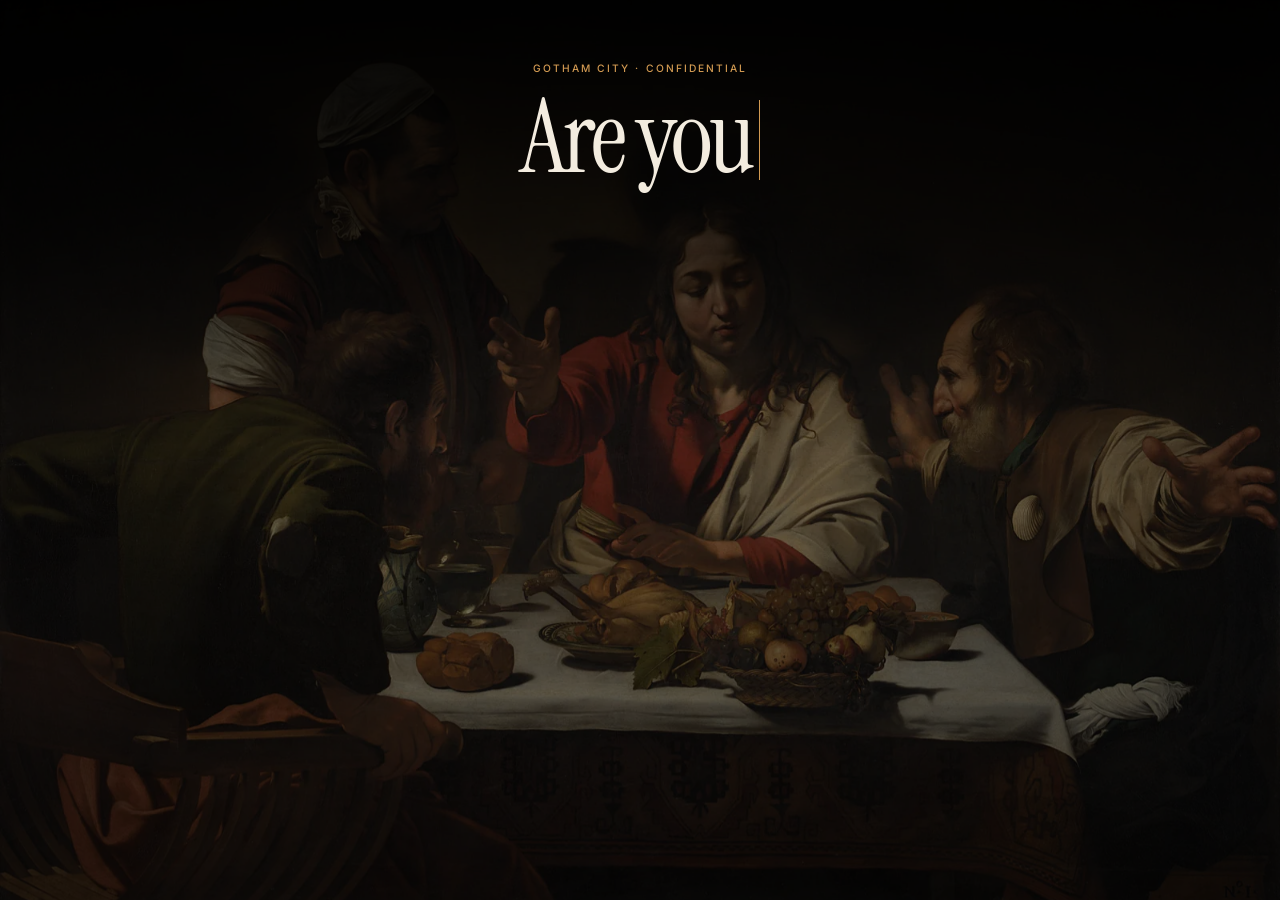
==== commit b03d0e0b: "Add Batman interstitial and remove cursor spotlight" ====
--- a/index.html
+++ b/index.html
@@ -23,6 +23,7 @@
   .dim{ position:fixed; inset:0; pointer-events:none; background:radial-gradient(ellipse 85% 85% at 50% 52%, rgba(0,0,0,.34), rgba(0,0,0,.84)); }
   .lamp{ position:fixed; left:0; top:0; width:760px; height:760px; margin:-380px 0 0 -380px; pointer-events:none; opacity:0; transition:opacity 1.2s var(--ease); will-change:transform;
     background:radial-gradient(circle, rgba(255,214,160,.17) 0, rgba(255,214,160,.07) 38%, rgba(255,214,160,0) 68%); }
+  #lamp{ display:none !important; }
   html.revealed .lamp{ opacity:1; }
   .curtain{ position:fixed; inset:0; z-index:200; background:#000; pointer-events:none; opacity:1; transition:opacity 1.3s var(--ease); }
   html.open .curtain{ opacity:0; }
@@ -113,10 +114,10 @@
     <p class="count" id="count"><span id="cnt">&nbsp;</span><span class="meter" id="meter"><i id="fill"></i></span></p>
   </section>
   <section class="done" aria-live="polite">
-    <p class="label">Thought so</p>
-    <h2>I knew it.</h2>
-    <p>Yours, always.</p>
-    <p class="done-note">Your secret is safe with me. The portrait has already told three people.</p>
+    <p class="label">The truth, at last</p>
+    <h2>Only I can be Batman.</h2>
+    <p>Now you may enter.</p>
+    <p class="done-note">Your secret is safe with me. The portrait has already told three people. Jerry is waiting on the other side.</p>
     <a href="home.html">Come in</a>
   </section>
 </main>
@@ -143,7 +144,7 @@
 var IW=1100, IH=782;
 var ANCHOR={ christ:[430,285], beard:[1085,420], green:[330,340], no:[925,655] };
 var yes=document.getElementById('yes'), no=document.getElementById('no'), slot=document.getElementById('slot');
-var dodges=0, caught=false, said=0, timers={}, introDone=false, leaving=false, tick=0, lx=0, ly=0;
+var dodges=0, caught=false, said=0, timers={}, introDone=false, leaving=false, tick=0, lx=0, ly=0, pressLockUntil=0;
 function map(p){ var vw=innerWidth,vh=innerHeight,s=Math.max(vw/IW,vh/IH); return [(vw-IW*s)/2+p[0]*s,(vh-IH*s)/2+p[1]*s]; }
 /* where each speaker's head sits in the 1100 x 782 painting, and which way their bubble leans */
 var HEAD={ christ:{p:[619,254],side:'right',gap:78}, beard:{p:[835,323],side:'left',gap:64}, green:{p:[335,345],side:'left',gap:70} };
@@ -223,8 +224,14 @@
 addEventListener('pointerdown',function(e){
   if(!introDone||caught||leaving) return;
   var b=yes.getBoundingClientRect(), pad=48;
-  if(e.clientX>b.left-pad&&e.clientX<b.right+pad&&e.clientY>b.top-pad&&e.clientY<b.bottom+pad){ e.preventDefault(); chatter(); if(!yes.dataset.hit) dodge(e.clientX,e.clientY,true); }
-  yes.dataset.hit='';
+  if(e.clientX>b.left-pad&&e.clientX<b.right+pad&&e.clientY>b.top-pad&&e.clientY<b.bottom+pad){
+    e.preventDefault();
+    var now=performance.now();
+    if(now<pressLockUntil) return;
+    pressLockUntil=now+260;
+    chatter();
+    dodge(e.clientX,e.clientY,true);
+  }
 });
 yes.addEventListener('click',function(e){ if(!introDone||leaving){ e.preventDefault(); return; } if(!caught&&e.detail>0){ e.preventDefault(); return; } document.body.classList.add('won'); });
 function goHome(e){
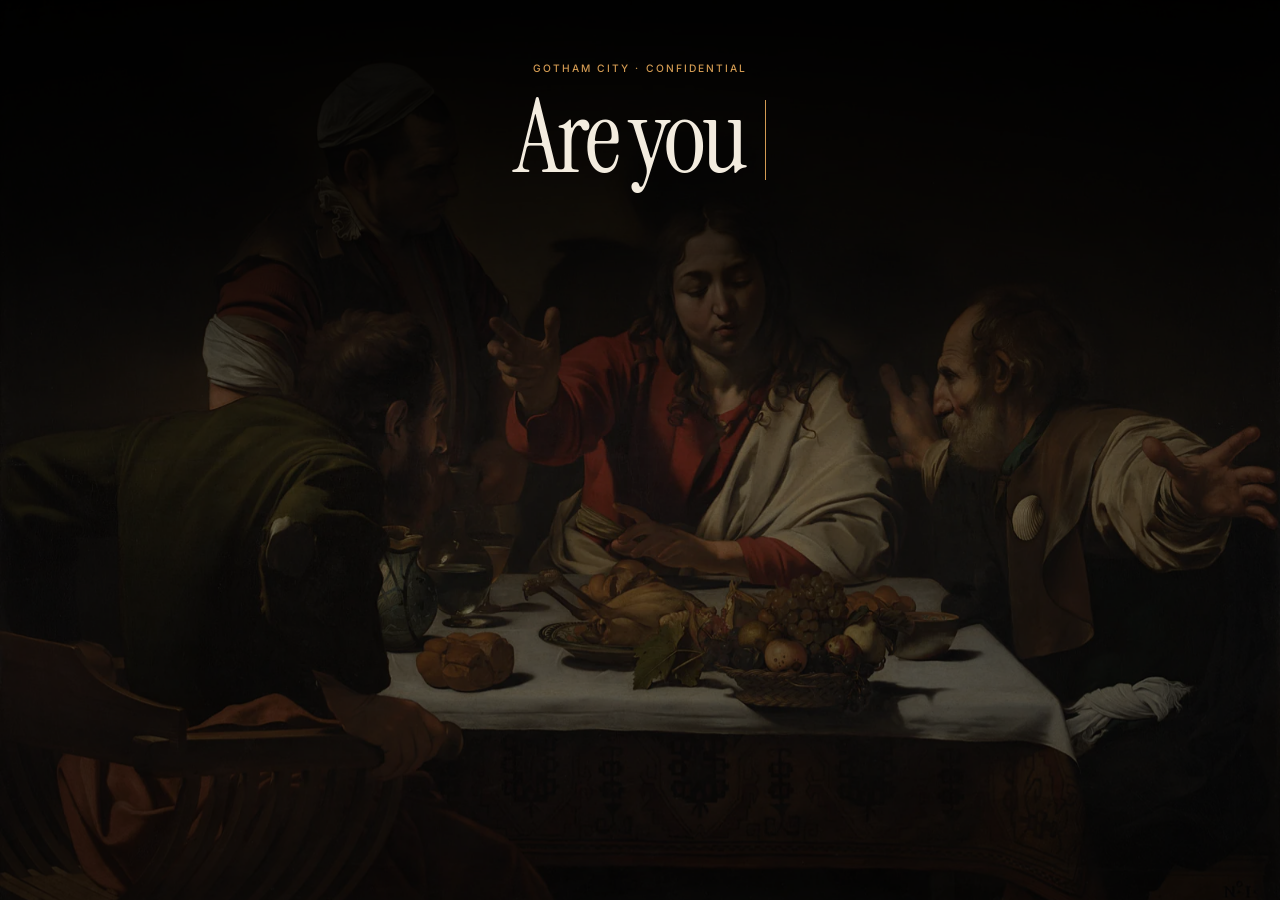
==== commit 02c0cebd: "Show Batman interstitial before page transition" ====
--- a/index.html
+++ b/index.html
@@ -68,7 +68,10 @@
   .done{ display:none; position:relative; z-index:6; }
   body.won .ask,body.won #yes,body.won #no,body.won .say,body.won .lamp{ display:none; }
   body.won .done{ display:grid; gap:1.4rem; justify-items:center; padding-top:18svh; animation:in 1.4s var(--ease) both; }
+  body.preflight .ask,body.preflight #yes,body.preflight #no,body.preflight .say,body.preflight .lamp{ display:none; }
+  body.preflight .done{ display:grid; gap:1.4rem; justify-items:center; padding-top:18svh; animation:in .7s var(--ease) both; }
   body.won .top{ height:100%; background:rgba(0,0,0,.78); }
+  body.preflight .top{ height:100%; background:rgba(0,0,0,.78); }
   .done h2{ font:400 clamp(3.4rem,11vw,9.5rem)/.9 var(--serif); letter-spacing:-.045em; }
   .done p:not(.label){ font:400 clamp(1.1rem,2vw,1.5rem)/1.5 var(--serif); color:var(--ink2); }
   .done .done-note{ max-width:34ch; font:400 clamp(.95rem,1.35vw,1.15rem)/1.45 var(--serif); }
@@ -241,8 +244,11 @@
   try{ sessionStorage.setItem('mimi-jellyfish-arrival','1'); }catch(err){ }
   var reduce=window.matchMedia&&window.matchMedia('(prefers-reduced-motion: reduce)').matches;
   speak('christ','Finally. Mind the jellyfish.',2200);
-  document.body.classList.add('leaving');
-  setTimeout(function(){ location.href='home.html'; },reduce?500:2500);
+  document.body.classList.add('preflight');
+  setTimeout(function(){
+    document.body.classList.add('leaving');
+    setTimeout(function(){ location.href='home.html'; },reduce?500:2400);
+  },reduce?150:1100);
 }
 no.addEventListener('click',goHome);
 document.querySelector('.done a').addEventListener('click',goHome);
